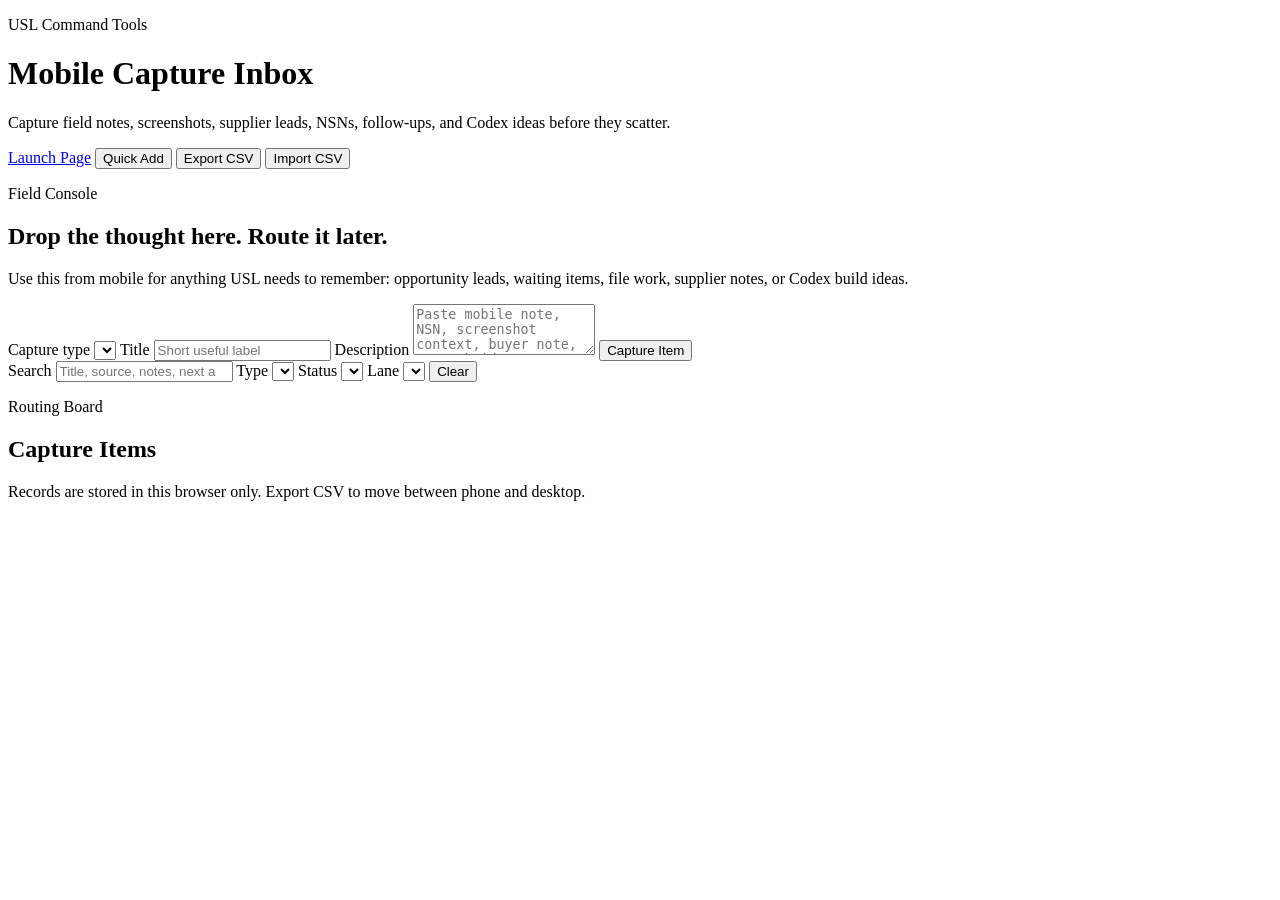
==== mobile-capture-inbox/index.html @ d81f984b "Add mobile capture inbox interface" ====
<!DOCTYPE html>
<html lang="en">
<head>
  <meta charset="UTF-8">
  <meta name="viewport" content="width=device-width, initial-scale=1.0">
  <title>USL Mobile Capture Inbox</title>
  <link rel="stylesheet" href="./styles.css">
</head>
<body>
  <header class="app-header">
    <div>
      <p class="eyebrow">USL Command Tools</p>
      <h1>Mobile Capture Inbox</h1>
      <p class="lede">Capture field notes, screenshots, supplier leads, NSNs, follow-ups, and Codex ideas before they scatter.</p>
    </div>
    <div class="header-actions">
      <a class="button" href="../">Launch Page</a>
      <button class="button primary" id="quick-add-button" type="button">Quick Add</button>
      <button class="button" id="export-csv-button" type="button">Export CSV</button>
      <button class="button" id="import-csv-button" type="button">Import CSV</button>
      <input id="csv-file-input" type="file" accept=".csv,text/csv" hidden>
    </div>
  </header>

  <main class="app-shell">
    <section class="capture-panel" aria-label="Quick capture">
      <div>
        <p class="eyebrow">Field Console</p>
        <h2>Drop the thought here. Route it later.</h2>
        <p>Use this from mobile for anything USL needs to remember: opportunity leads, waiting items, file work, supplier notes, or Codex build ideas.</p>
      </div>
      <form id="quick-capture-form" class="quick-form">
        <label>
          Capture type
          <select id="quick-type" name="captureType"></select>
        </label>
        <label class="wide">
          Title
          <input id="quick-title" name="title" placeholder="Short useful label" required>
        </label>
        <label class="wide">
          Description
          <textarea id="quick-description" name="description" rows="3" placeholder="Paste mobile note, NSN, screenshot context, buyer note, or task idea."></textarea>
        </label>
        <button class="button primary wide" type="submit">Capture Item</button>
      </form>
    </section>

    <section class="toolbar" aria-label="Inbox filters">
      <label class="search-field">
        Search
        <input id="search-input" type="search" placeholder="Title, source, notes, next action">
      </label>
      <label>
        Type
        <select id="type-filter"></select>
      </label>
      <label>
        Status
        <select id="status-filter"></select>
      </label>
      <label>
        Lane
        <select id="lane-filter"></select>
      </label>
      <button class="button subtle" id="clear-filters-button" type="button">Clear</button>
    </section>

    <section class="summary-grid" id="summary-grid" aria-label="Capture summary"></section>

    <section class="record-surface" aria-label="Capture inbox records">
      <div class="surface-header">
        <div>
          <p class="eyebrow">Routing Board</p>
          <h2 id="result-heading">Capture Items</h2>
        </div>
        <p id="storage-note">Records are stored in this browser only. Export CSV to move between phone and desktop.</p>
      </div>
      <div class="card-list" id="card-list"></div>
      <p class="empty-state" id="empty-state" hidden>No capture items match the current filters.</p>
    </section>
  </main>

  <dialog class="record-dialog" id="record-dialog">
    <form id="record-form" method="dialog">
      <div class="dialog-header">
        <div>
          <p class="eyebrow">Capture Item</p>
          <h2 id="dialog-title">Edit Capture</h2>
        </div>
        <button class="icon-button" id="close-dialog-button" type="button" aria-label="Close dialog">X</button>
      </div>

      <input id="id" name="id" type="hidden">

      <div class="form-grid">
        <label>
          Capture type
          <select id="captureType" name="captureType"></select>
        </label>
        <label>
          Priority
          <select id="priority" name="priority"></select>
        </label>
        <label>
          Status
          <select id="status" name="status"></select>
        </label>
        <label>
          Target lane
          <select id="targetLane" name="targetLane"></select>
        </label>
        <label>
          Date captured
          <input id="dateCaptured" name="dateCaptured" type="date">
        </label>
        <label>
          Source
          <input id="source" name="source" placeholder="Mobile, email, SAM.gov, supplier, screenshot">
        </label>
        <label class="full-span">
          Title
          <input id="title" name="title" required>
        </label>
        <label class="full-span">
          Description
          <textarea id="description" name="description" rows="4"></textarea>
        </label>
        <label class="full-span">
          Next action
          <input id="nextAction" name="nextAction" placeholder="Route to dashboard, create Codex packet, reply, wait, review NSN">
        </label>
        <label class="full-span">
          Notes
          <textarea id="notes" name="notes" rows="3"></textarea>
        </label>
      </div>

      <div class="dialog-actions">
        <button class="button danger" id="delete-record-button" type="button">Delete</button>
        <div class="dialog-action-group">
          <button class="button" id="mark-routed-button" type="button">Mark Routed</button>
          <button class="button" id="cancel-button" type="button">Cancel</button>
          <button class="button primary" type="submit">Save Item</button>
        </div>
      </div>
    </form>
  </dialog>

  <template id="summary-template">
    <article class="summary-item">
      <span></span>
      <strong></strong>
      <small></small>
    </article>
  </template>

  <template id="card-template">
    <article class="capture-card">
      <div class="capture-card-top">
        <span class="type-pill"></span>
        <span class="status-pill"></span>
      </div>
      <h3></h3>
      <p class="description"></p>
      <dl>
        <div><dt>Lane</dt><dd class="card-lane"></dd></div>
        <div><dt>Next</dt><dd class="card-next"></dd></div>
        <div><dt>Source</dt><dd class="card-source"></dd></div>
        <div><dt>Date</dt><dd class="card-date"></dd></div>
      </dl>
      <div class="card-actions">
        <button class="button small edit-button" type="button">Edit</button>
        <button class="button small route-button" type="button">Mark Routed</button>
      </div>
    </article>
  </template>

  <script src="./app.js"></script>
</body>
</html>
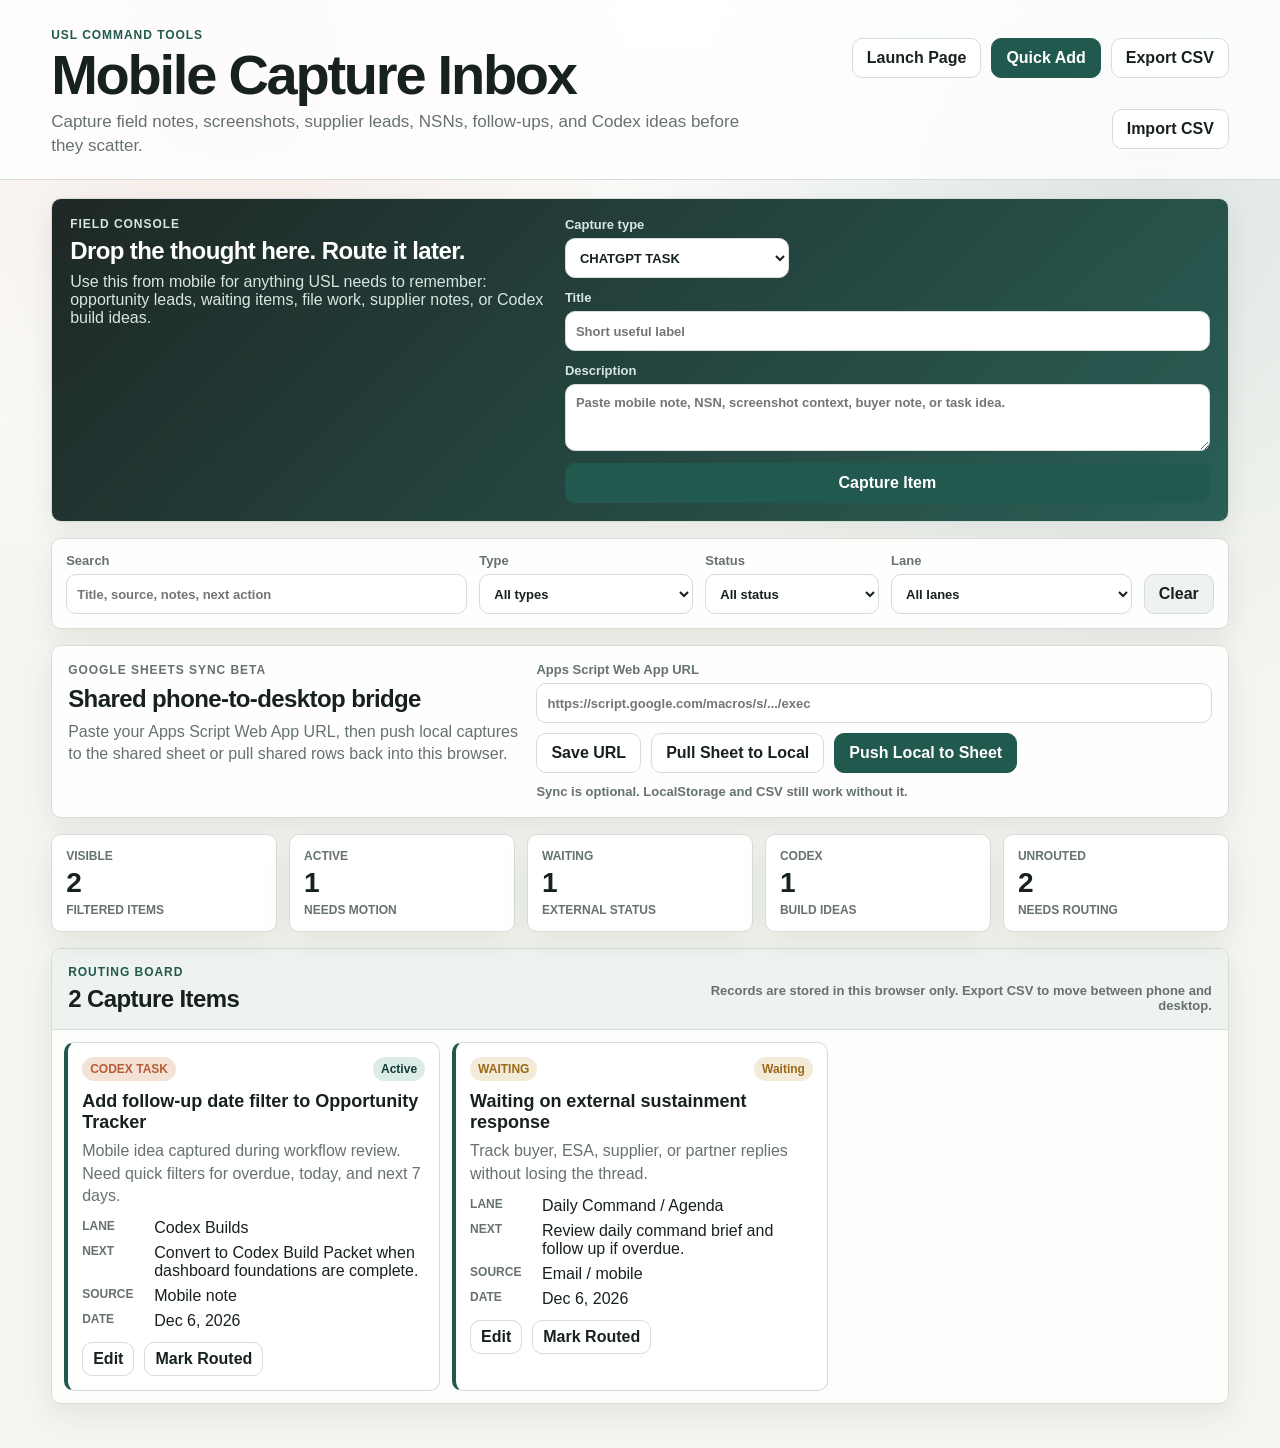
==== commit c57c6092: "Add Google Sheets sync bridge" ====
--- a/mobile-capture-inbox/index.html
+++ b/mobile-capture-inbox/index.html
@@ -66,6 +66,26 @@
       <button class="button subtle" id="clear-filters-button" type="button">Clear</button>
     </section>
 
+    <section class="sync-panel" aria-label="Google Sheets sync beta">
+      <div>
+        <p class="eyebrow">Google Sheets Sync Beta</p>
+        <h2>Shared phone-to-desktop bridge</h2>
+        <p>Paste your Apps Script Web App URL, then push local captures to the shared sheet or pull shared rows back into this browser.</p>
+      </div>
+      <div class="sync-controls">
+        <label class="wide">
+          Apps Script Web App URL
+          <input id="sync-endpoint" type="url" placeholder="https://script.google.com/macros/s/.../exec">
+        </label>
+        <div class="sync-actions">
+          <button class="button" id="save-sync-button" type="button">Save URL</button>
+          <button class="button" id="pull-sync-button" type="button">Pull Sheet to Local</button>
+          <button class="button primary" id="push-sync-button" type="button">Push Local to Sheet</button>
+        </div>
+        <p class="sync-status" id="sync-status">Sync is optional. LocalStorage and CSV still work without it.</p>
+      </div>
+    </section>
+
     <section class="summary-grid" id="summary-grid" aria-label="Capture summary"></section>
 
     <section class="record-surface" aria-label="Capture inbox records">
--- a/mobile-capture-inbox/styles.css
+++ b/mobile-capture-inbox/styles.css
@@ -0,0 +1,325 @@
+:root {
+  --bg: #f4f5ef;
+  --panel: #ffffff;
+  --panel-strong: #eef3ef;
+  --ink: #17211f;
+  --muted: #66726e;
+  --line: #d6ddd8;
+  --primary: #22594f;
+  --primary-dark: #153b36;
+  --accent: #b85c38;
+  --warning: #9a6a18;
+  --danger: #9d342d;
+  --steel: #53645f;
+  --shadow: 0 10px 28px rgba(21, 37, 34, 0.08);
+  --radius: 10px;
+}
+
+* { box-sizing: border-box; }
+
+body {
+  margin: 0;
+  min-height: 100vh;
+  color: var(--ink);
+  background:
+    radial-gradient(circle at 18% 0%, rgba(184, 92, 56, 0.13), transparent 30rem),
+    radial-gradient(circle at 90% 10%, rgba(34, 89, 79, 0.14), transparent 34rem),
+    linear-gradient(180deg, #ffffff 0%, var(--bg) 46%);
+  font-family: "Segoe UI", Arial, sans-serif;
+}
+
+button, input, select, textarea { font: inherit; }
+a { text-decoration: none; }
+
+.app-header {
+  display: flex;
+  justify-content: space-between;
+  gap: 24px;
+  padding: 28px clamp(16px, 4vw, 52px) 20px;
+  border-bottom: 1px solid var(--line);
+  background: rgba(255, 255, 255, 0.82);
+  backdrop-filter: blur(10px);
+}
+
+.eyebrow {
+  margin: 0 0 6px;
+  color: var(--primary);
+  font-size: 12px;
+  font-weight: 850;
+  letter-spacing: 0.08em;
+  text-transform: uppercase;
+}
+
+h1, h2, h3, p { margin-top: 0; }
+
+h1 {
+  margin-bottom: 8px;
+  font-size: clamp(34px, 5vw, 56px);
+  line-height: 0.96;
+  letter-spacing: -0.04em;
+}
+
+h2 {
+  margin-bottom: 8px;
+  font-size: 24px;
+  letter-spacing: -0.025em;
+}
+
+.lede {
+  max-width: 760px;
+  margin-bottom: 0;
+  color: var(--muted);
+  font-size: 17px;
+  line-height: 1.45;
+}
+
+.header-actions, .dialog-actions, .dialog-action-group, .card-actions {
+  display: flex;
+  align-items: center;
+  gap: 10px;
+}
+
+.header-actions { flex-wrap: wrap; justify-content: flex-end; }
+
+.button {
+  display: inline-flex;
+  align-items: center;
+  justify-content: center;
+  min-height: 40px;
+  padding: 9px 14px;
+  border: 1px solid var(--line);
+  border-radius: var(--radius);
+  color: var(--ink);
+  background: var(--panel);
+  cursor: pointer;
+  font-weight: 750;
+}
+
+.button:hover { border-color: var(--primary); transform: translateY(-1px); }
+.button.primary { border-color: var(--primary); color: #ffffff; background: var(--primary); }
+.button.primary:hover { background: var(--primary-dark); }
+.button.subtle { background: var(--panel-strong); }
+.button.danger { border-color: #e4b9b5; color: var(--danger); }
+.button.small { min-height: 34px; padding: 7px 10px; }
+
+.icon-button {
+  width: 36px;
+  height: 36px;
+  border: 1px solid var(--line);
+  border-radius: var(--radius);
+  background: var(--panel);
+  cursor: pointer;
+}
+
+.app-shell { padding: 18px clamp(14px, 4vw, 52px) 44px; }
+
+.capture-panel {
+  display: grid;
+  grid-template-columns: minmax(260px, 0.85fr) minmax(320px, 1.15fr);
+  gap: 18px;
+  align-items: start;
+  margin-bottom: 16px;
+  padding: 18px;
+  border: 1px solid var(--line);
+  border-radius: var(--radius);
+  color: #ffffff;
+  background: linear-gradient(135deg, rgba(23, 33, 31, 0.97), rgba(34, 89, 79, 0.96));
+  box-shadow: var(--shadow);
+}
+
+.capture-panel .eyebrow, .capture-panel p { color: #d7e6e1; }
+
+.quick-form {
+  display: grid;
+  grid-template-columns: minmax(130px, 0.55fr) minmax(180px, 1fr);
+  gap: 12px;
+}
+
+.wide, .full-span { grid-column: 1 / -1; }
+
+.toolbar {
+  display: grid;
+  grid-template-columns: minmax(220px, 1.5fr) minmax(150px, 0.8fr) minmax(130px, 0.65fr) minmax(170px, 0.9fr) auto;
+  gap: 12px;
+  align-items: end;
+  margin-bottom: 16px;
+  padding: 14px;
+  border: 1px solid var(--line);
+  border-radius: var(--radius);
+  background: rgba(255, 255, 255, 0.92);
+  box-shadow: var(--shadow);
+}
+
+.sync-panel {
+  display: grid;
+  grid-template-columns: minmax(260px, 0.8fr) minmax(320px, 1.2fr);
+  gap: 18px;
+  align-items: start;
+  margin-bottom: 16px;
+  padding: 16px;
+  border: 1px solid var(--line);
+  border-radius: var(--radius);
+  background: rgba(255, 255, 255, 0.92);
+  box-shadow: var(--shadow);
+}
+
+.sync-panel p {
+  color: var(--muted);
+  line-height: 1.4;
+}
+
+.sync-controls {
+  display: grid;
+  gap: 10px;
+}
+
+.sync-actions {
+  display: flex;
+  flex-wrap: wrap;
+  gap: 10px;
+}
+
+.sync-status {
+  margin: 0;
+  color: var(--muted);
+  font-size: 13px;
+  font-weight: 750;
+}
+
+label {
+  display: grid;
+  gap: 6px;
+  color: var(--muted);
+  font-size: 13px;
+  font-weight: 800;
+}
+
+.capture-panel label { color: #d7e6e1; }
+
+input, select, textarea {
+  width: 100%;
+  border: 1px solid var(--line);
+  border-radius: var(--radius);
+  color: var(--ink);
+  background: #ffffff;
+}
+
+input, select { min-height: 40px; padding: 8px 10px; }
+textarea { padding: 10px; resize: vertical; }
+
+.summary-grid {
+  display: grid;
+  grid-template-columns: repeat(5, minmax(0, 1fr));
+  gap: 12px;
+  margin-bottom: 16px;
+}
+
+.summary-item {
+  padding: 14px;
+  border: 1px solid var(--line);
+  border-radius: var(--radius);
+  background: var(--panel);
+  box-shadow: var(--shadow);
+}
+
+.summary-item span, .summary-item small {
+  display: block;
+  color: var(--muted);
+  font-size: 12px;
+  font-weight: 800;
+  text-transform: uppercase;
+}
+
+.summary-item strong { display: block; margin: 4px 0; font-size: 28px; }
+
+.record-surface {
+  overflow: hidden;
+  border: 1px solid var(--line);
+  border-radius: var(--radius);
+  background: rgba(255, 255, 255, 0.82);
+  box-shadow: var(--shadow);
+}
+
+.surface-header {
+  display: flex;
+  justify-content: space-between;
+  gap: 16px;
+  align-items: end;
+  padding: 16px;
+  border-bottom: 1px solid var(--line);
+  background: var(--panel-strong);
+}
+
+.surface-header h2, #storage-note { margin-bottom: 0; }
+#storage-note { max-width: 540px; color: var(--muted); font-size: 13px; font-weight: 750; text-align: right; }
+
+.card-list {
+  display: grid;
+  grid-template-columns: repeat(3, minmax(0, 1fr));
+  gap: 12px;
+  padding: 12px;
+}
+
+.capture-card {
+  padding: 14px;
+  border: 1px solid var(--line);
+  border-left: 4px solid var(--primary);
+  border-radius: var(--radius);
+  background: var(--panel);
+}
+
+.capture-card.routed { border-left-color: var(--steel); opacity: 0.82; }
+.capture-card-top { display: flex; justify-content: space-between; gap: 8px; margin-bottom: 10px; }
+.capture-card h3 { margin-bottom: 7px; font-size: 18px; }
+.description { min-height: 42px; margin-bottom: 12px; color: var(--muted); line-height: 1.4; }
+
+.type-pill, .status-pill {
+  display: inline-flex;
+  align-items: center;
+  min-height: 24px;
+  padding: 3px 8px;
+  border-radius: 999px;
+  font-size: 12px;
+  font-weight: 850;
+  white-space: nowrap;
+}
+
+.type-pill { color: var(--primary-dark); background: #dbece6; }
+.type-pill.codex-task, .type-pill.nsn-review { color: var(--accent); background: #f5e2d7; }
+.type-pill.waiting, .status-pill.waiting { color: var(--warning); background: #f4ead8; }
+.status-pill { color: var(--primary-dark); background: #dbece6; }
+.status-pill.routed, .status-pill.completed { color: #2f5a35; background: #dcebdd; }
+.status-pill.parked { color: #4f5960; background: #e6eaec; }
+
+dl { display: grid; gap: 7px; margin: 0 0 12px; }
+dl div { display: grid; grid-template-columns: 64px 1fr; gap: 8px; }
+dt { color: var(--muted); font-size: 12px; font-weight: 850; text-transform: uppercase; }
+dd { margin: 0; }
+
+.empty-state { padding: 22px 16px; color: var(--muted); font-weight: 750; }
+
+.record-dialog {
+  width: min(900px, calc(100% - 28px));
+  border: 1px solid var(--line);
+  border-radius: var(--radius);
+  box-shadow: 0 24px 70px rgba(23, 33, 31, 0.22);
+}
+
+.record-dialog::backdrop { background: rgba(23, 33, 31, 0.42); }
+.dialog-header { display: flex; justify-content: space-between; gap: 16px; margin-bottom: 18px; }
+.dialog-header h2 { margin-bottom: 0; }
+.form-grid { display: grid; grid-template-columns: repeat(2, minmax(0, 1fr)); gap: 12px; }
+.dialog-actions { justify-content: space-between; margin-top: 18px; }
+
+@media (max-width: 1180px) {
+  .summary-grid, .card-list { grid-template-columns: repeat(2, minmax(0, 1fr)); }
+  .capture-panel, .sync-panel { grid-template-columns: 1fr; }
+}
+
+@media (max-width: 780px) {
+  .app-header, .header-actions, .dialog-actions, .dialog-action-group, .surface-header, .card-actions, .sync-actions { flex-direction: column; align-items: stretch; }
+  #storage-note { text-align: left; }
+  .toolbar, .summary-grid, .card-list, .form-grid, .quick-form { grid-template-columns: 1fr; }
+  .app-shell { padding-inline: 12px; }
+  h1 { font-size: 36px; }
+}
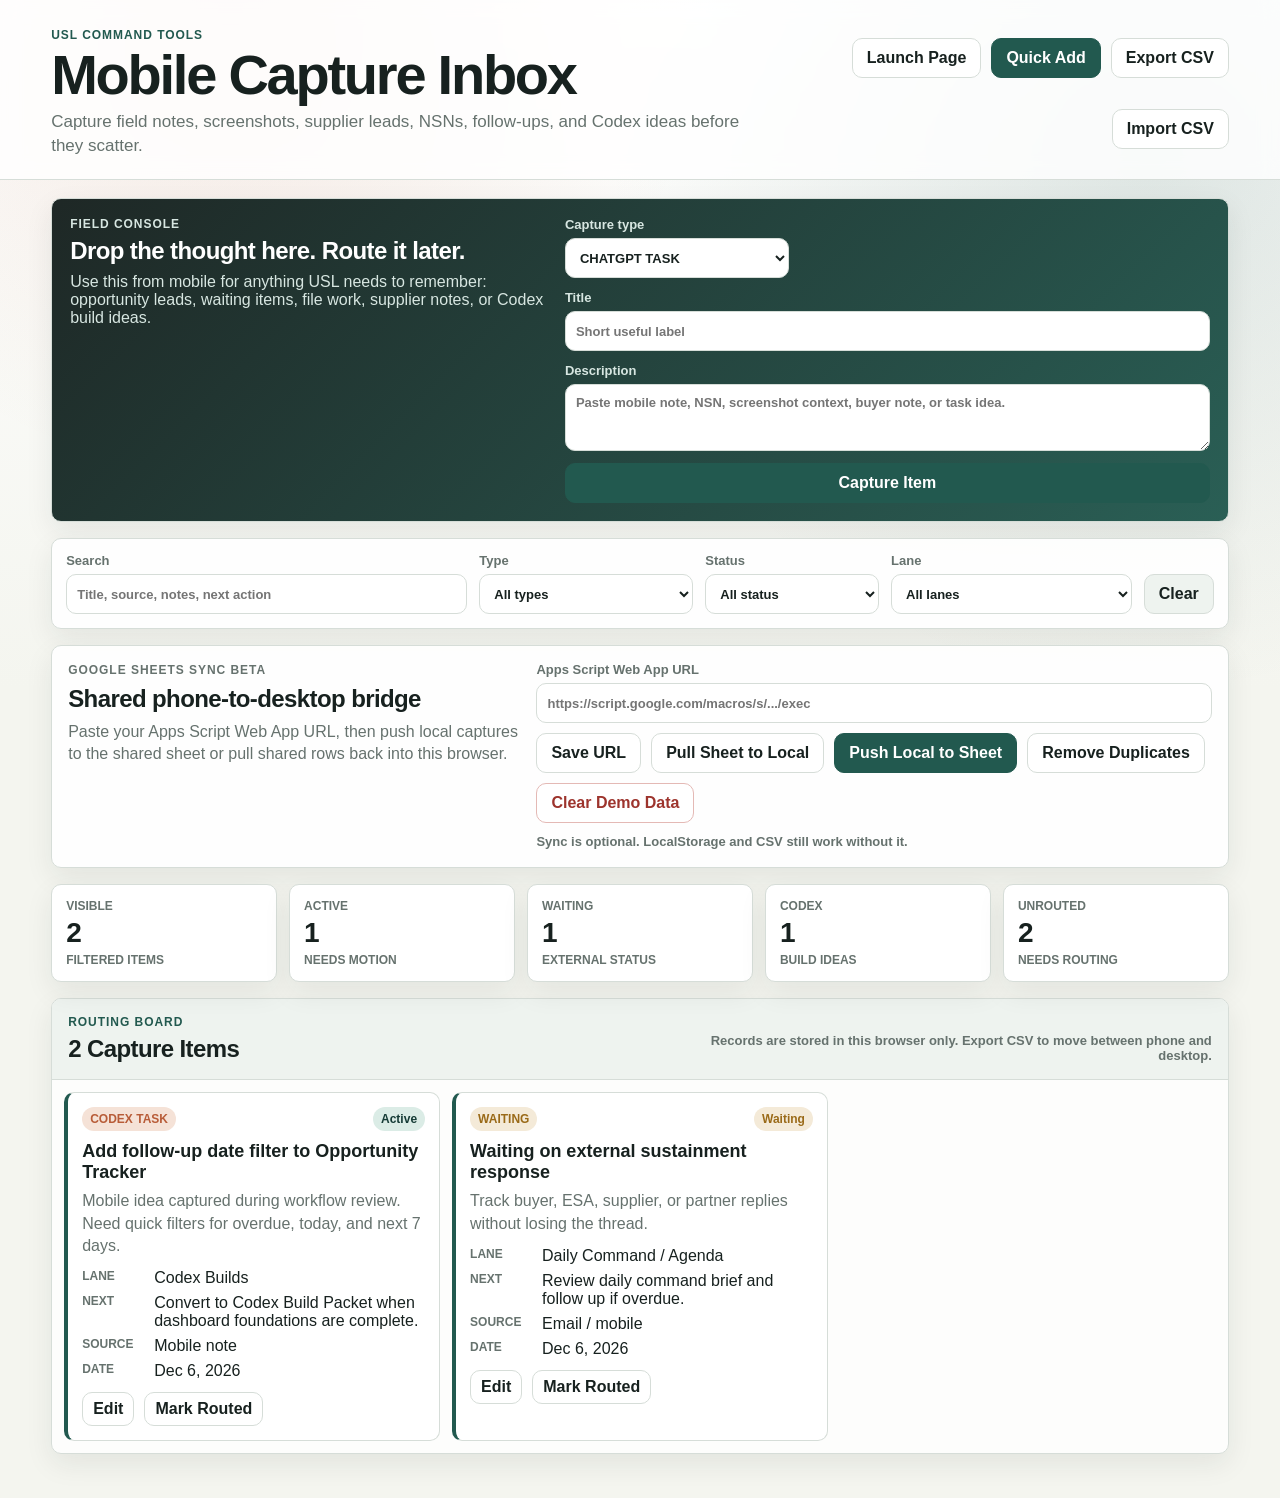
==== commit db4568e0: "Add mobile capture cleanup controls" ====
--- a/mobile-capture-inbox/index.html
+++ b/mobile-capture-inbox/index.html
@@ -81,6 +81,8 @@
           <button class="button" id="save-sync-button" type="button">Save URL</button>
           <button class="button" id="pull-sync-button" type="button">Pull Sheet to Local</button>
           <button class="button primary" id="push-sync-button" type="button">Push Local to Sheet</button>
+          <button class="button" id="dedupe-button" type="button">Remove Duplicates</button>
+          <button class="button danger" id="clear-demo-data-button" type="button">Clear Demo Data</button>
         </div>
         <p class="sync-status" id="sync-status">Sync is optional. LocalStorage and CSV still work without it.</p>
       </div>
